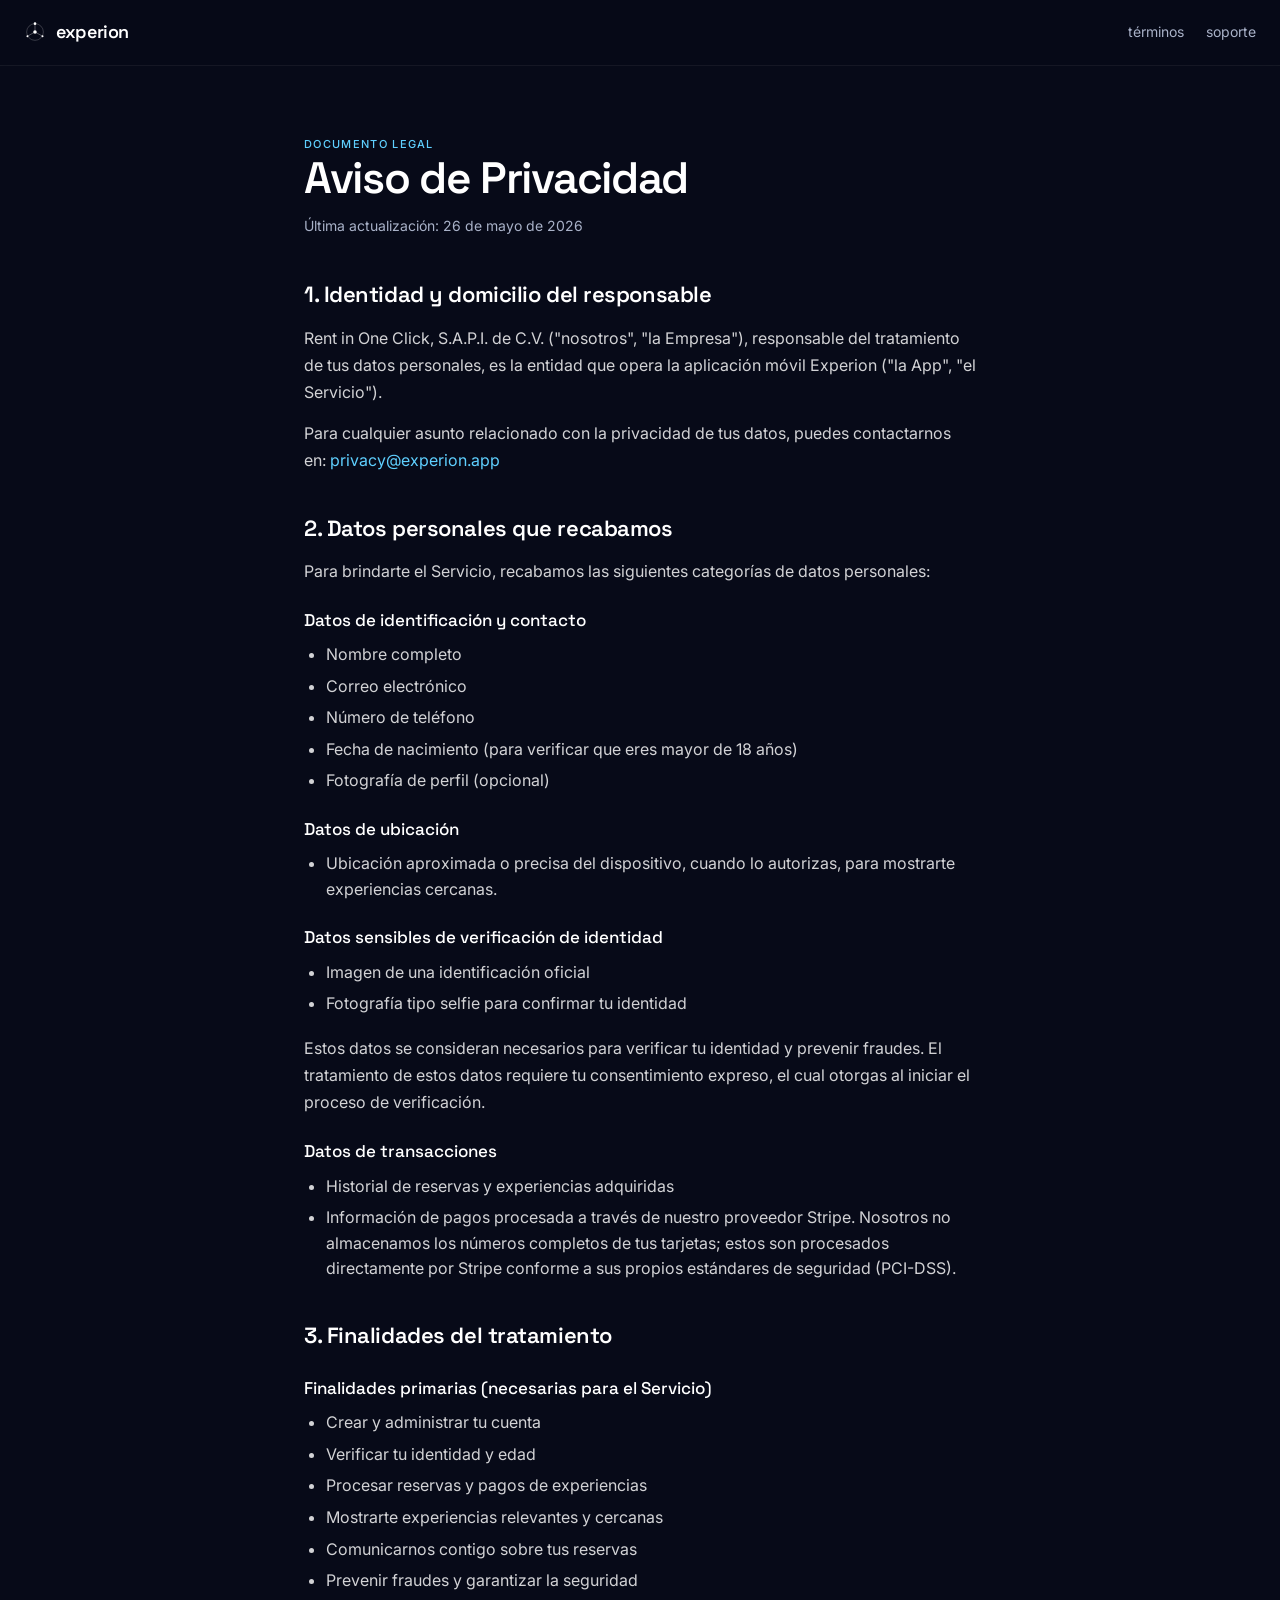
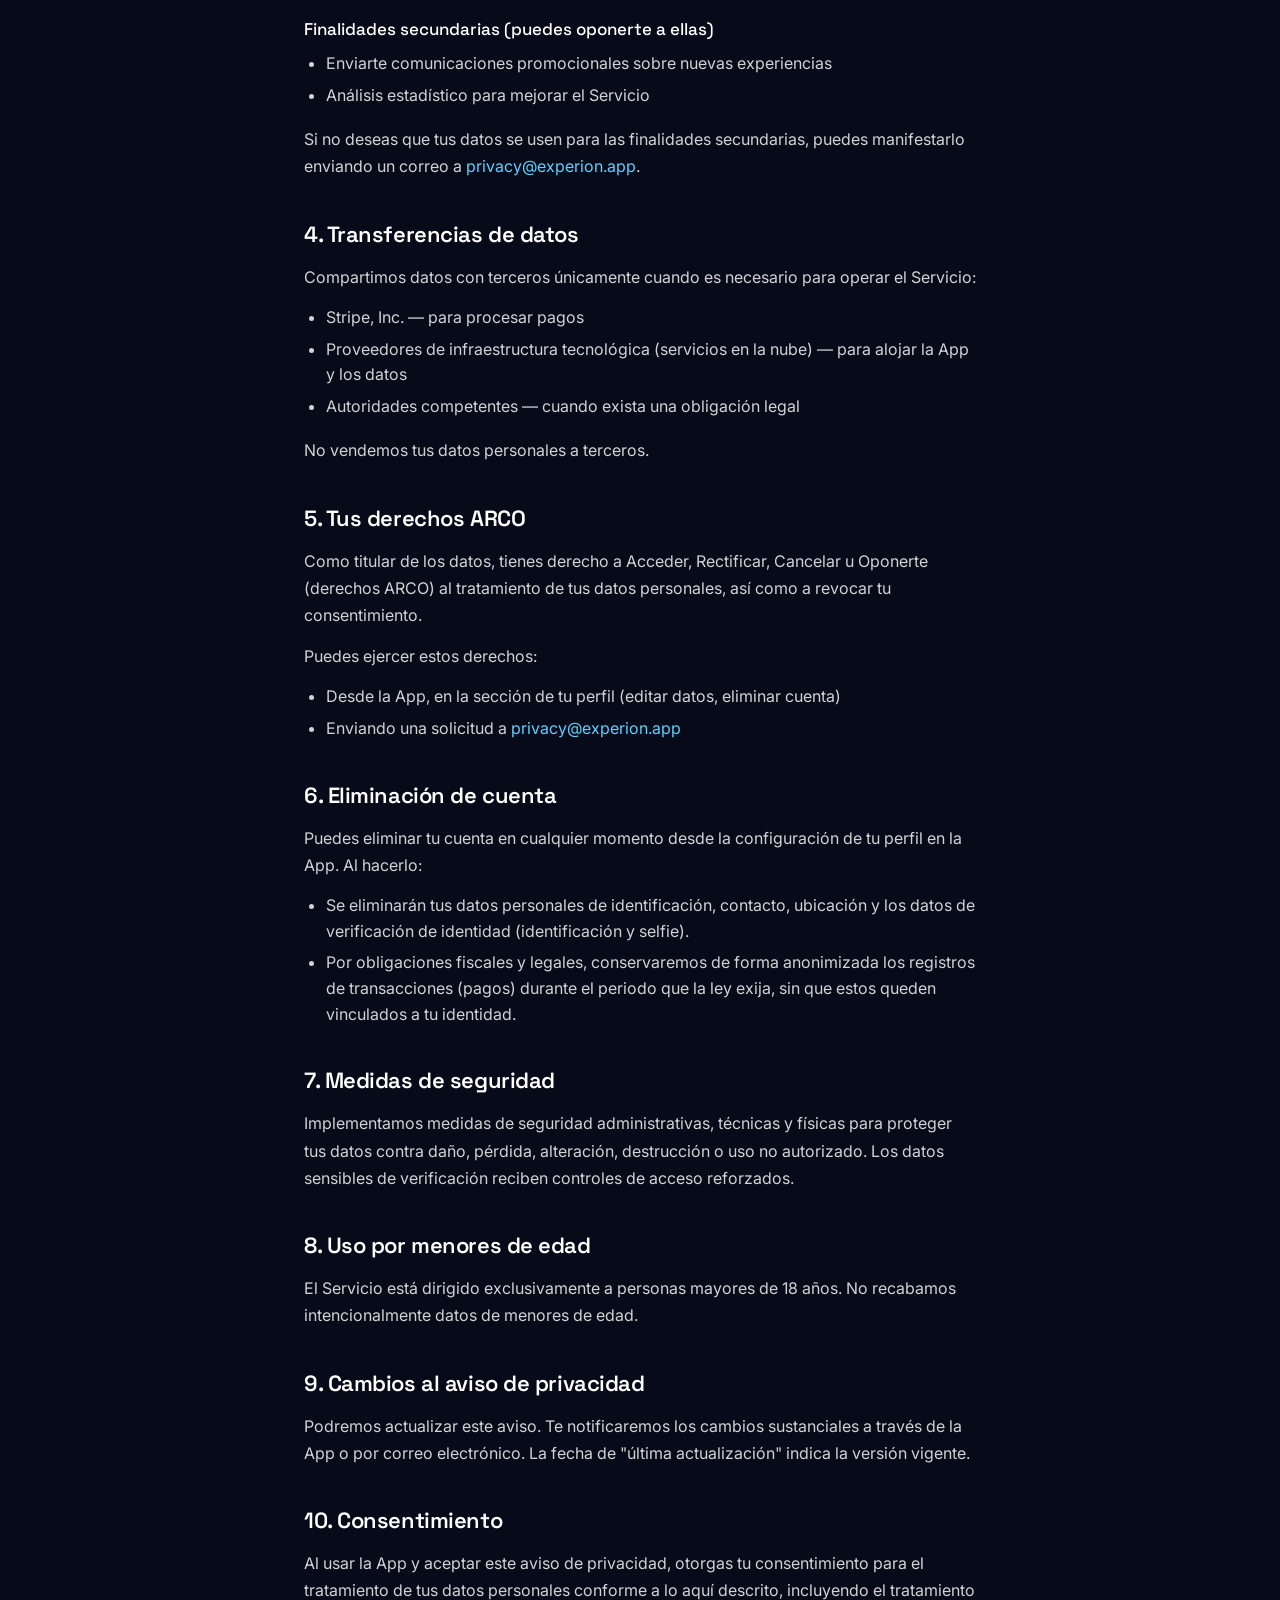
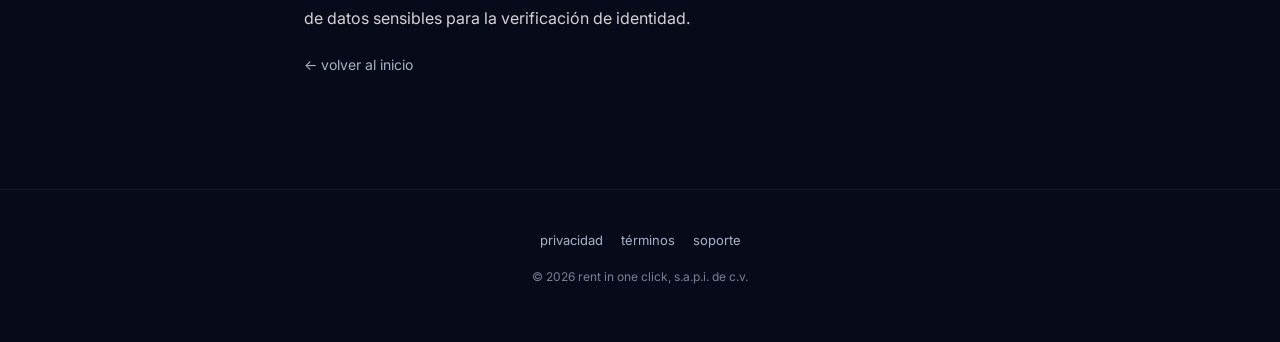
==== privacidad.html @ 3d5076f8 "init: mini-sitio legal experion (4 páginas, DS Electric)" ====
<!doctype html>
<html lang="es-MX">
<head>
  <meta charset="utf-8" />
  <meta name="viewport" content="width=device-width, initial-scale=1, viewport-fit=cover" />
  <meta name="theme-color" content="#070A18" />
  <title>aviso de privacidad — experion</title>
  <meta name="description" content="aviso de privacidad de experion. cómo recabamos, usamos y protegemos tus datos personales." />
  <link rel="icon" href="assets/experion-mark.svg" type="image/svg+xml" />
  <link rel="preconnect" href="https://fonts.googleapis.com" />
  <link rel="preconnect" href="https://fonts.gstatic.com" crossorigin />
  <link href="https://fonts.googleapis.com/css2?family=Space+Grotesk:wght@400;500;600;700&family=Inter:wght@300;400;500;600;700&display=swap" rel="stylesheet" />
  <link rel="stylesheet" href="assets/site.css" />
</head>
<body>
  <nav class="nav">
    <a class="brand" href="index.html">
      <img src="assets/experion-mark.svg" alt="" />
      <span>experion</span>
    </a>
    <div class="links">
      <a href="terminos.html">términos</a>
      <a href="soporte.html">soporte</a>
    </div>
  </nav>

  <main class="page">
    <span class="eyebrow">documento legal</span>
    <h1>Aviso de Privacidad</h1>
    <p class="updated">Última actualización: 26 de mayo de 2026</p>

    <h2>1. Identidad y domicilio del responsable</h2>
    <p>Rent in One Click, S.A.P.I. de C.V. ("nosotros", "la Empresa"), responsable del tratamiento de tus datos personales, es la entidad que opera la aplicación móvil Experion ("la App", "el Servicio").</p>
    <p>Para cualquier asunto relacionado con la privacidad de tus datos, puedes contactarnos en: <a href="mailto:privacy@experion.app">privacy@experion.app</a></p>

    <h2>2. Datos personales que recabamos</h2>
    <p>Para brindarte el Servicio, recabamos las siguientes categorías de datos personales:</p>

    <h3>Datos de identificación y contacto</h3>
    <ul>
      <li>Nombre completo</li>
      <li>Correo electrónico</li>
      <li>Número de teléfono</li>
      <li>Fecha de nacimiento (para verificar que eres mayor de 18 años)</li>
      <li>Fotografía de perfil (opcional)</li>
    </ul>

    <h3>Datos de ubicación</h3>
    <ul>
      <li>Ubicación aproximada o precisa del dispositivo, cuando lo autorizas, para mostrarte experiencias cercanas.</li>
    </ul>

    <h3>Datos sensibles de verificación de identidad</h3>
    <ul>
      <li>Imagen de una identificación oficial</li>
      <li>Fotografía tipo selfie para confirmar tu identidad</li>
    </ul>
    <p>Estos datos se consideran necesarios para verificar tu identidad y prevenir fraudes. El tratamiento de estos datos requiere tu consentimiento expreso, el cual otorgas al iniciar el proceso de verificación.</p>

    <h3>Datos de transacciones</h3>
    <ul>
      <li>Historial de reservas y experiencias adquiridas</li>
      <li>Información de pagos procesada a través de nuestro proveedor Stripe. Nosotros no almacenamos los números completos de tus tarjetas; estos son procesados directamente por Stripe conforme a sus propios estándares de seguridad (PCI-DSS).</li>
    </ul>

    <h2>3. Finalidades del tratamiento</h2>
    <h3>Finalidades primarias (necesarias para el Servicio)</h3>
    <ul>
      <li>Crear y administrar tu cuenta</li>
      <li>Verificar tu identidad y edad</li>
      <li>Procesar reservas y pagos de experiencias</li>
      <li>Mostrarte experiencias relevantes y cercanas</li>
      <li>Comunicarnos contigo sobre tus reservas</li>
      <li>Prevenir fraudes y garantizar la seguridad</li>
    </ul>
    <h3>Finalidades secundarias (puedes oponerte a ellas)</h3>
    <ul>
      <li>Enviarte comunicaciones promocionales sobre nuevas experiencias</li>
      <li>Análisis estadístico para mejorar el Servicio</li>
    </ul>
    <p>Si no deseas que tus datos se usen para las finalidades secundarias, puedes manifestarlo enviando un correo a <a href="mailto:privacy@experion.app">privacy@experion.app</a>.</p>

    <h2>4. Transferencias de datos</h2>
    <p>Compartimos datos con terceros únicamente cuando es necesario para operar el Servicio:</p>
    <ul>
      <li>Stripe, Inc. — para procesar pagos</li>
      <li>Proveedores de infraestructura tecnológica (servicios en la nube) — para alojar la App y los datos</li>
      <li>Autoridades competentes — cuando exista una obligación legal</li>
    </ul>
    <p>No vendemos tus datos personales a terceros.</p>

    <h2>5. Tus derechos ARCO</h2>
    <p>Como titular de los datos, tienes derecho a Acceder, Rectificar, Cancelar u Oponerte (derechos ARCO) al tratamiento de tus datos personales, así como a revocar tu consentimiento.</p>
    <p>Puedes ejercer estos derechos:</p>
    <ul>
      <li>Desde la App, en la sección de tu perfil (editar datos, eliminar cuenta)</li>
      <li>Enviando una solicitud a <a href="mailto:privacy@experion.app">privacy@experion.app</a></li>
    </ul>

    <h2>6. Eliminación de cuenta</h2>
    <p>Puedes eliminar tu cuenta en cualquier momento desde la configuración de tu perfil en la App. Al hacerlo:</p>
    <ul>
      <li>Se eliminarán tus datos personales de identificación, contacto, ubicación y los datos de verificación de identidad (identificación y selfie).</li>
      <li>Por obligaciones fiscales y legales, conservaremos de forma anonimizada los registros de transacciones (pagos) durante el periodo que la ley exija, sin que estos queden vinculados a tu identidad.</li>
    </ul>

    <h2>7. Medidas de seguridad</h2>
    <p>Implementamos medidas de seguridad administrativas, técnicas y físicas para proteger tus datos contra daño, pérdida, alteración, destrucción o uso no autorizado. Los datos sensibles de verificación reciben controles de acceso reforzados.</p>

    <h2>8. Uso por menores de edad</h2>
    <p>El Servicio está dirigido exclusivamente a personas mayores de 18 años. No recabamos intencionalmente datos de menores de edad.</p>

    <h2>9. Cambios al aviso de privacidad</h2>
    <p>Podremos actualizar este aviso. Te notificaremos los cambios sustanciales a través de la App o por correo electrónico. La fecha de "última actualización" indica la versión vigente.</p>

    <h2>10. Consentimiento</h2>
    <p>Al usar la App y aceptar este aviso de privacidad, otorgas tu consentimiento para el tratamiento de tus datos personales conforme a lo aquí descrito, incluyendo el tratamiento de datos sensibles para la verificación de identidad.</p>

    <a href="index.html" class="page-back">← volver al inicio</a>
  </main>

  <footer class="footer">
    <div class="links">
      <a href="privacidad.html">privacidad</a>
      <a href="terminos.html">términos</a>
      <a href="soporte.html">soporte</a>
    </div>
    <div class="legal">© 2026 rent in one click, s.a.p.i. de c.v.</div>
  </footer>
</body>
</html>
---- assets/site.css ----
/* Experion — design system "Electric" inline para el sitio.
 * Fuente canónica: monorepo/brand/BRAND.md. */

:root {
  --ink-900: #04060F;
  --ink-800: #070A18;
  --ink-700: #0A0E26;
  --ink-400: #2A355F;
  --fog-300: #A9B2C8;
  --cloud-200: #F4F6FC;

  --electric: #2348FF;
  --violet: #7C4DFF;
  --violet-deep: #5A39E6;
  --cyan: #5FD0FF;
  --positive: #3FD8A4;

  --gradient-signature:
    radial-gradient(120% 90% at 78% 8%, rgba(95,208,255,0.45) 0%, rgba(95,208,255,0) 42%),
    radial-gradient(130% 120% at 12% 0%, rgba(124,77,255,0.55) 0%, rgba(124,77,255,0) 55%),
    linear-gradient(168deg, #2348FF 0%, #4733D6 46%, #16133A 82%, #070A18 100%);

  --shadow-violet: 0 14px 38px -10px rgba(124, 77, 255, 0.55);
}

* { box-sizing: border-box; margin: 0; padding: 0; }

html {
  background: var(--ink-800);
  scroll-behavior: smooth;
}

body {
  font-family: 'Inter', system-ui, -apple-system, sans-serif;
  background: var(--ink-800);
  color: #ffffff;
  line-height: 1.6;
  font-size: 16px;
  -webkit-font-smoothing: antialiased;
  -moz-osx-font-smoothing: grayscale;
  min-height: 100vh;
  overflow-x: hidden;
}

a { color: var(--cyan); text-decoration: none; transition: color 120ms ease; }
a:hover { color: #8be0ff; }

::selection { background: rgba(124, 77, 255, 0.45); color: #fff; }

/* ──────────────────────────────────────────────────────────────────────────
   NAV (compartido por todas las páginas)
────────────────────────────────────────────────────────────────────────── */
.nav {
  position: sticky; top: 0; z-index: 50;
  display: flex; align-items: center; justify-content: space-between;
  padding: 18px 24px;
  background: rgba(7, 10, 24, 0.65);
  backdrop-filter: blur(18px);
  -webkit-backdrop-filter: blur(18px);
  border-bottom: 1px solid rgba(255, 255, 255, 0.06);
}
.nav .brand {
  display: flex; align-items: center; gap: 10px;
  text-decoration: none; color: #fff;
}
.nav .brand img { width: 22px; height: 22px; }
.nav .brand span {
  font-family: 'Space Grotesk', sans-serif;
  font-weight: 600;
  letter-spacing: -0.02em;
  font-size: 18px;
}
.nav .links { display: flex; gap: 22px; font-size: 14px; }
.nav .links a { color: var(--fog-300); }
.nav .links a:hover { color: #fff; }
@media (max-width: 540px) {
  .nav { padding: 14px 18px; }
  .nav .links { gap: 14px; font-size: 13px; }
}

/* ──────────────────────────────────────────────────────────────────────────
   FOOTER (compartido)
────────────────────────────────────────────────────────────────────────── */
.footer {
  margin-top: 80px;
  padding: 40px 24px 56px;
  border-top: 1px solid rgba(255, 255, 255, 0.06);
  color: var(--fog-300);
  font-size: 13px;
  display: flex; flex-direction: column; gap: 16px;
  align-items: center;
  text-align: center;
}
.footer .links { display: flex; gap: 18px; flex-wrap: wrap; justify-content: center; }
.footer .links a { color: var(--fog-300); }
.footer .links a:hover { color: #fff; }
.footer .legal { font-size: 12px; opacity: 0.7; }

/* ──────────────────────────────────────────────────────────────────────────
   HERO (landing)
────────────────────────────────────────────────────────────────────────── */
.hero {
  min-height: calc(100vh - 64px);
  display: flex; flex-direction: column;
  align-items: center; justify-content: center;
  padding: 80px 24px 120px;
  text-align: center;
  background: var(--gradient-signature);
  position: relative;
  overflow: hidden;
}
.hero::after {
  /* grano sutil */
  content: ""; position: absolute; inset: 0;
  background: url("data:image/svg+xml;utf8,<svg xmlns='http://www.w3.org/2000/svg' width='200' height='200'><filter id='n'><feTurbulence type='fractalNoise' baseFrequency='0.9' numOctaves='2' stitchTiles='stitch'/><feColorMatrix values='0 0 0 0 1  0 0 0 0 1  0 0 0 0 1  0 0 0 0.04 0'/></filter><rect width='100%25' height='100%25' filter='url(%23n)'/></svg>");
  opacity: 0.5;
  pointer-events: none;
  mix-blend-mode: overlay;
}
.hero > * { position: relative; z-index: 1; }

.hero .seal { width: 64px; height: 64px; margin-bottom: 32px; opacity: 0.95; }

.hero h1 {
  font-family: 'Space Grotesk', sans-serif;
  font-weight: 600;
  font-size: clamp(56px, 12vw, 112px);
  letter-spacing: -0.04em;
  line-height: 0.95;
  color: #ffffff;
  margin-bottom: 8px;
}

.hero .tagline {
  font-family: 'Space Grotesk', sans-serif;
  font-weight: 400;
  font-size: clamp(18px, 3.2vw, 24px);
  color: rgba(255, 255, 255, 0.85);
  letter-spacing: -0.01em;
  margin-bottom: 20px;
}

.hero .subtitle {
  font-size: clamp(15px, 2.4vw, 17px);
  color: rgba(255, 255, 255, 0.65);
  max-width: 480px;
  margin-bottom: 44px;
}

.btn-primary {
  display: inline-block;
  background: linear-gradient(135deg, var(--violet-deep), var(--violet));
  color: #ffffff;
  font-family: 'Space Grotesk', sans-serif;
  font-weight: 500;
  font-size: 16px;
  letter-spacing: -0.01em;
  padding: 16px 32px;
  border-radius: 999px;
  border: none;
  cursor: pointer;
  box-shadow: var(--shadow-violet);
  transition: transform 120ms ease, box-shadow 120ms ease, opacity 120ms ease;
  text-decoration: none;
}
.btn-primary:hover:not(:disabled) {
  transform: translateY(-1px);
  box-shadow: 0 18px 44px -10px rgba(124, 77, 255, 0.72);
  color: #ffffff;
}
.btn-primary:disabled,
.btn-primary[aria-disabled="true"] {
  opacity: 0.55;
  cursor: not-allowed;
  box-shadow: none;
  pointer-events: none;
}

/* ──────────────────────────────────────────────────────────────────────────
   PÁGINAS LEGALES + SOPORTE
────────────────────────────────────────────────────────────────────────── */
.page {
  max-width: 720px;
  margin: 0 auto;
  padding: 64px 24px 32px;
}
.page .eyebrow {
  font-size: 11px;
  letter-spacing: 0.12em;
  text-transform: uppercase;
  color: var(--cyan);
  font-weight: 500;
  margin-bottom: 14px;
}
.page h1 {
  font-family: 'Space Grotesk', sans-serif;
  font-weight: 600;
  font-size: clamp(32px, 6vw, 44px);
  letter-spacing: -0.03em;
  line-height: 1.05;
  margin-bottom: 12px;
  color: #ffffff;
}
.page .updated {
  color: var(--fog-300);
  font-size: 14px;
  margin-bottom: 40px;
}
.page h2 {
  font-family: 'Space Grotesk', sans-serif;
  font-weight: 600;
  font-size: 22px;
  letter-spacing: -0.02em;
  color: #ffffff;
  margin-top: 36px;
  margin-bottom: 12px;
}
.page h3 {
  font-family: 'Space Grotesk', sans-serif;
  font-weight: 500;
  font-size: 17px;
  color: #ffffff;
  margin-top: 22px;
  margin-bottom: 8px;
}
.page p {
  color: rgba(255, 255, 255, 0.82);
  margin-bottom: 14px;
  font-size: 16px;
  line-height: 1.7;
}
.page strong { color: #ffffff; font-weight: 600; }
.page ul {
  margin: 8px 0 18px 22px;
  color: rgba(255, 255, 255, 0.82);
}
.page ul li { margin-bottom: 6px; line-height: 1.6; }

.page-back {
  display: inline-block;
  margin-top: 8px;
  color: var(--fog-300);
  font-size: 14px;
}
.page-back:hover { color: var(--cyan); }

/* Soporte — card destacada */
.support-card {
  background: rgba(255, 255, 255, 0.05);
  border: 1px solid rgba(255, 255, 255, 0.1);
  border-radius: 24px;
  padding: 36px 32px;
  margin: 32px 0;
  backdrop-filter: blur(20px);
}
.support-card .email {
  font-family: 'Space Grotesk', sans-serif;
  font-size: clamp(22px, 5vw, 30px);
  font-weight: 500;
  letter-spacing: -0.02em;
  color: var(--cyan);
  display: inline-block;
  margin: 8px 0 16px;
  word-break: break-all;
}
.support-card .response-time {
  color: var(--fog-300);
  font-size: 14px;
}
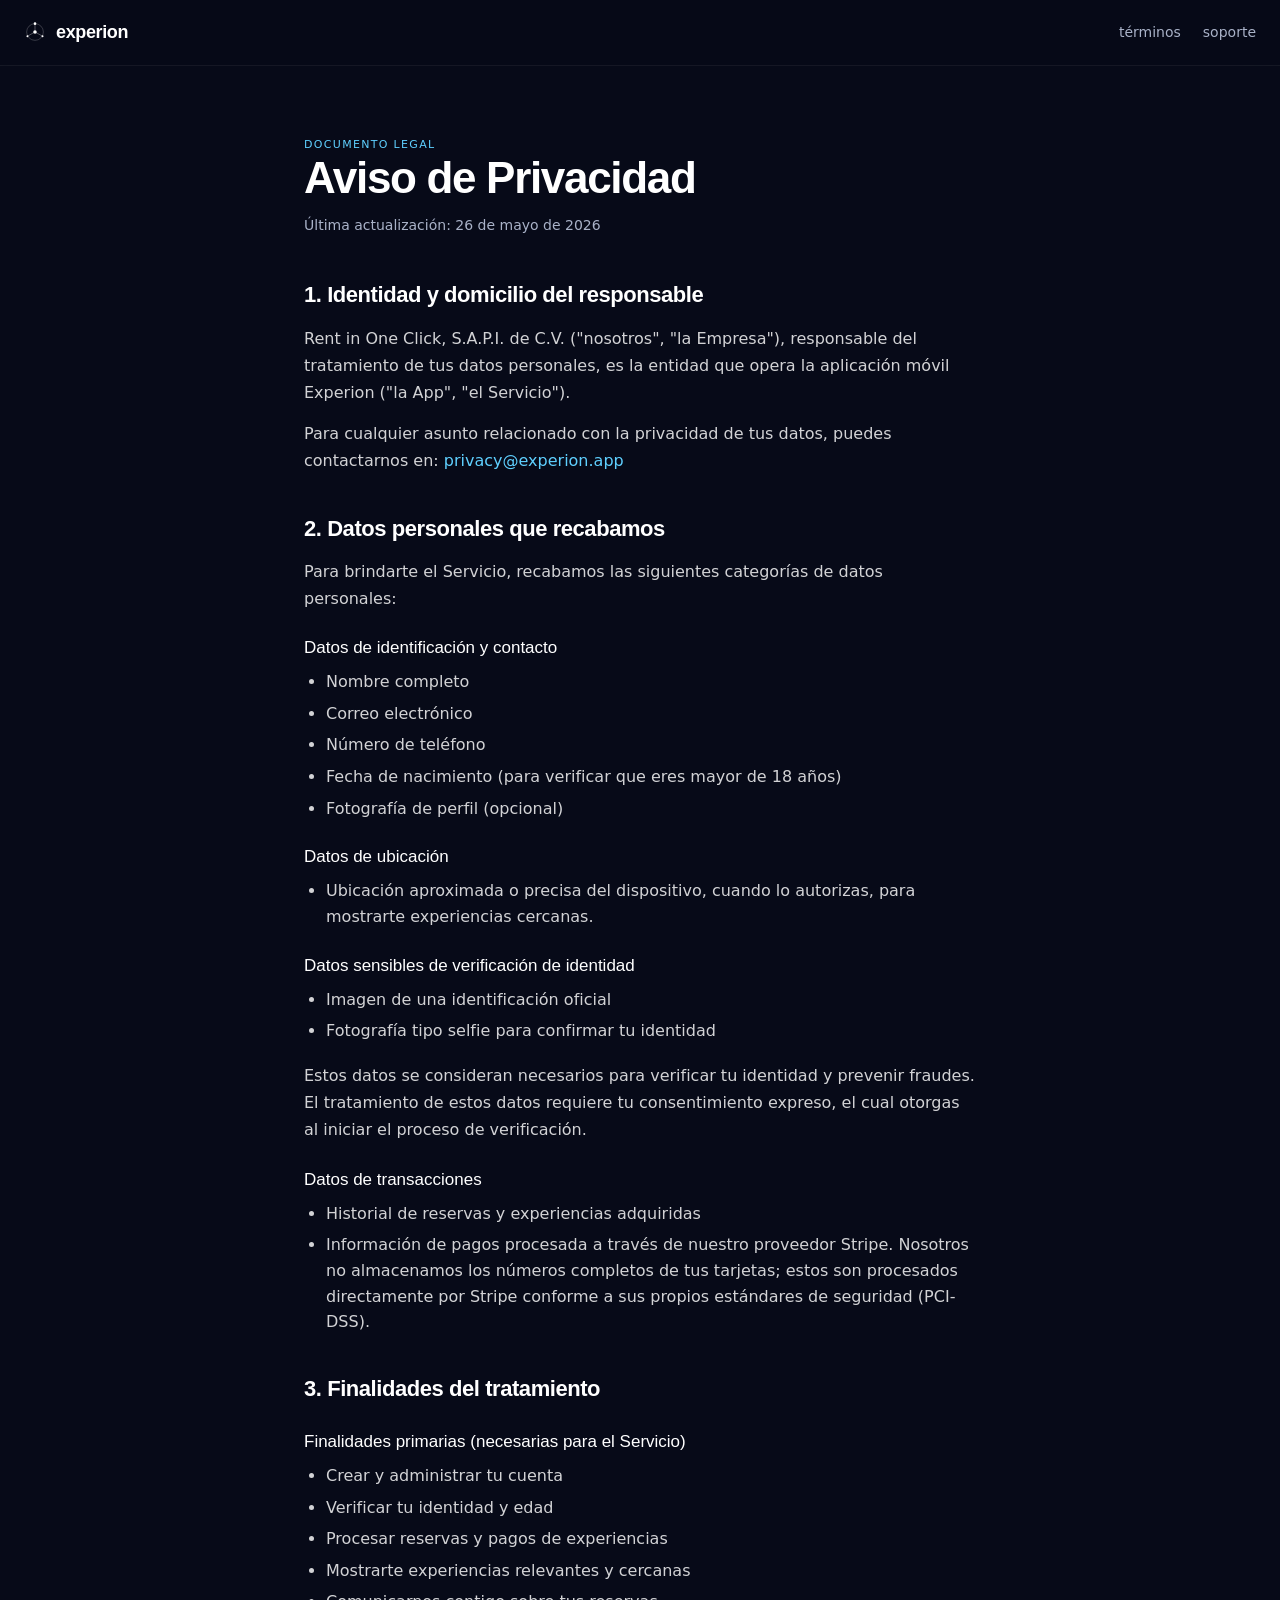
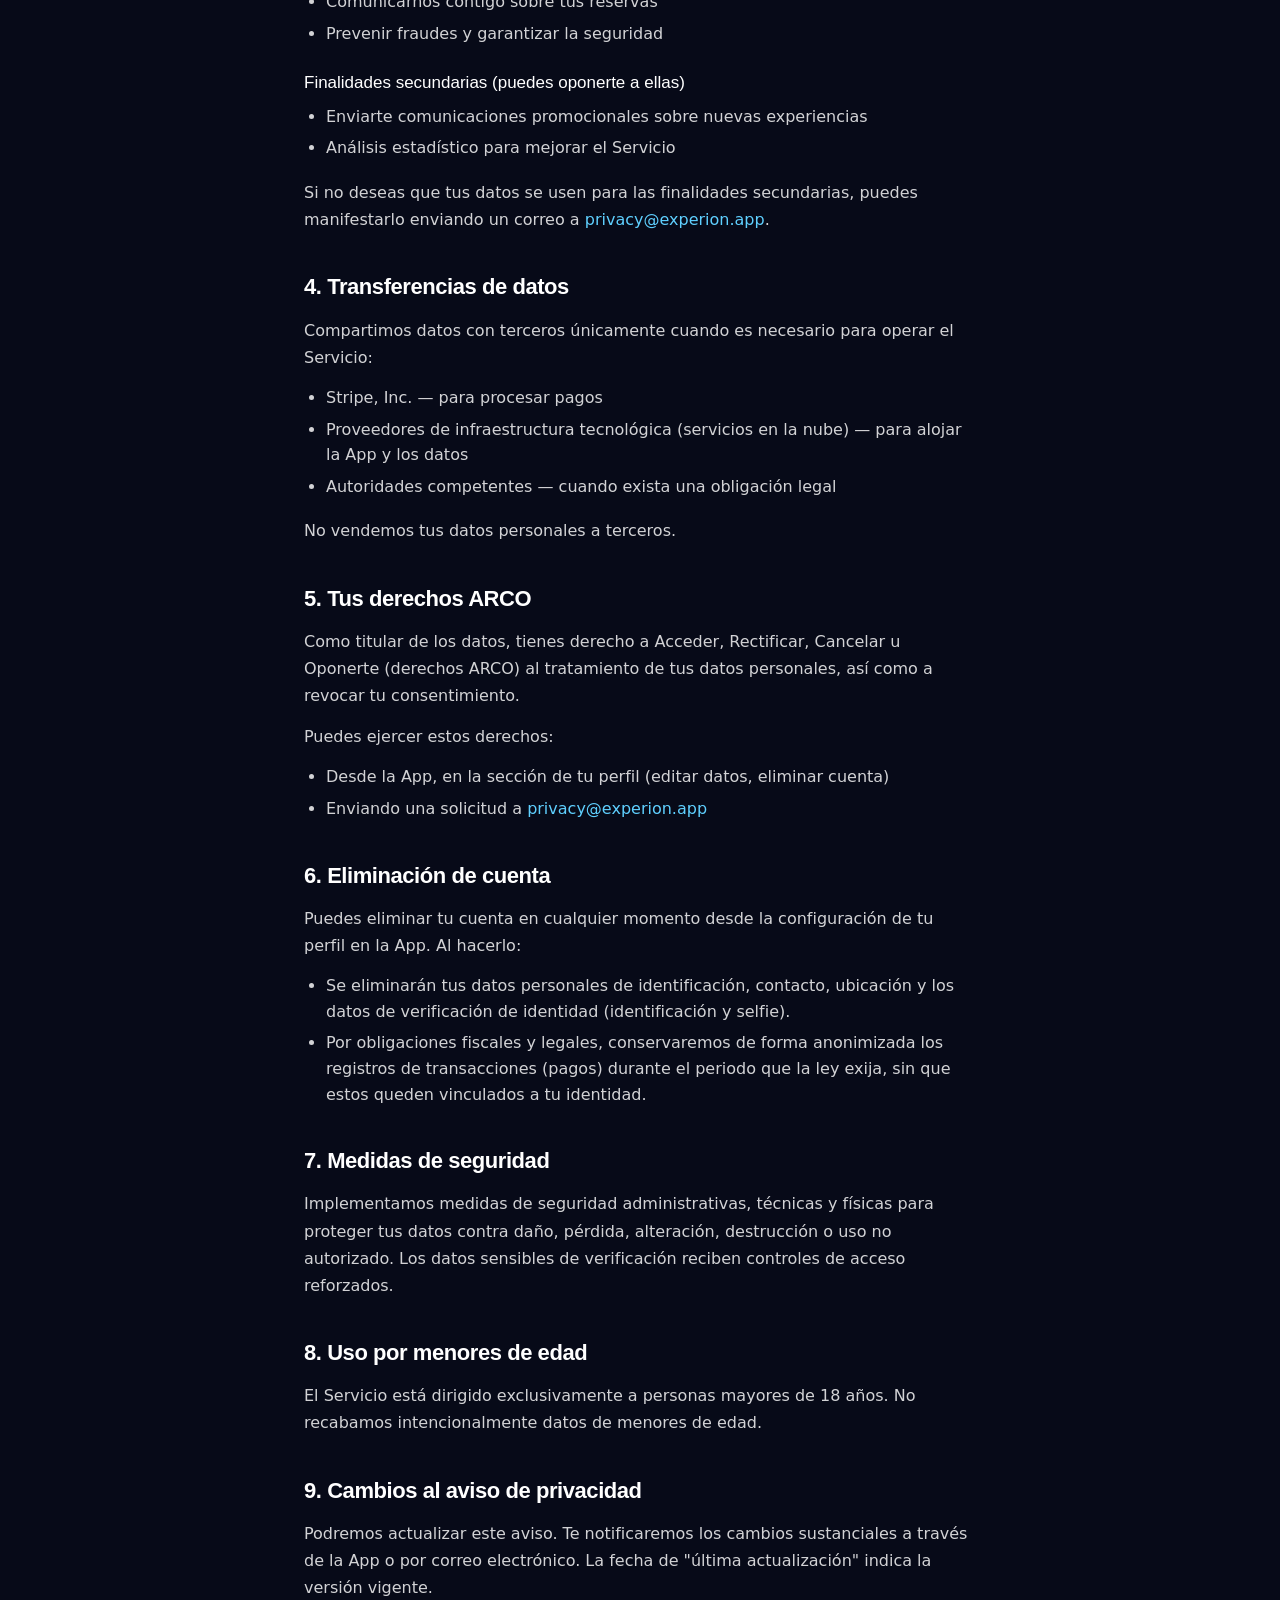
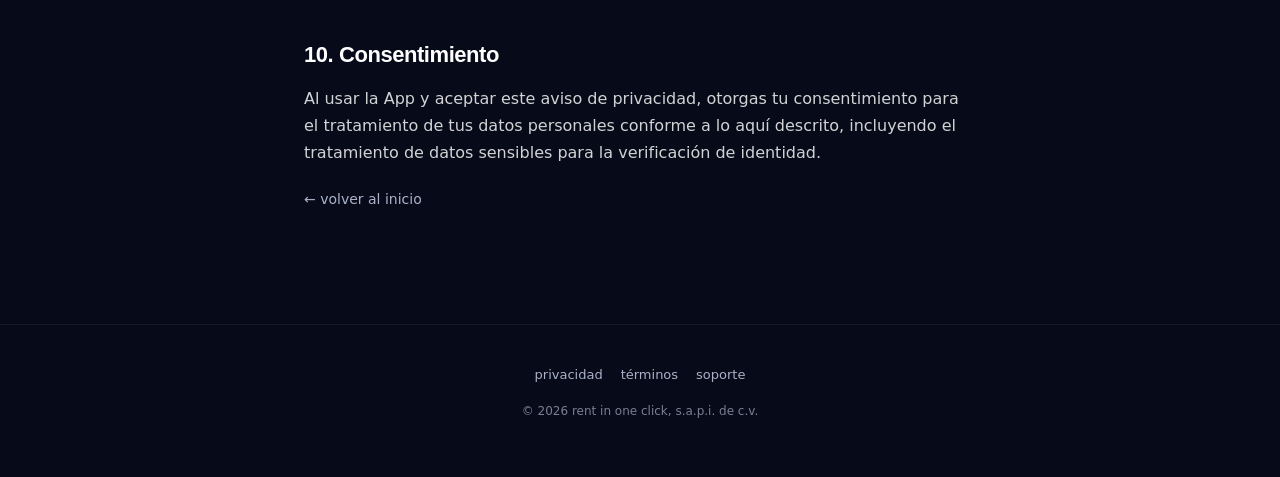
==== commit beb09912: "feat(security): CSP meta en sitio legal Agrega <meta http-equiv=Content-Security-Policy> a las 4 pág" ====
--- a/privacidad.html
+++ b/privacidad.html
@@ -2,6 +2,12 @@
 <html lang="es-MX">
 <head>
   <meta charset="utf-8" />
+  <!-- CSP (endurecimiento de seguridad). Nota: servido vía <meta> porque GitHub
+       Pages no permite headers HTTP. Limitación conocida: frame-ancestors es
+       IGNORADO por el browser cuando la CSP viene en <meta> (solo aplica como
+       header HTTP). Se incluye para documentar intención; el anti-clickjacking
+       real requiere servir el sitio detrás de un proxy/CDN (Cloudflare/Netlify). -->
+  <meta http-equiv="Content-Security-Policy" content="default-src 'self'; script-src 'none'; style-src 'self' https://fonts.googleapis.com; font-src 'self' https://fonts.gstatic.com; img-src 'self' data:; base-uri 'self'; form-action 'self'; frame-ancestors 'none'" />
   <meta name="viewport" content="width=device-width, initial-scale=1, viewport-fit=cover" />
   <meta name="theme-color" content="#070A18" />
   <title>aviso de privacidad — experion</title>
